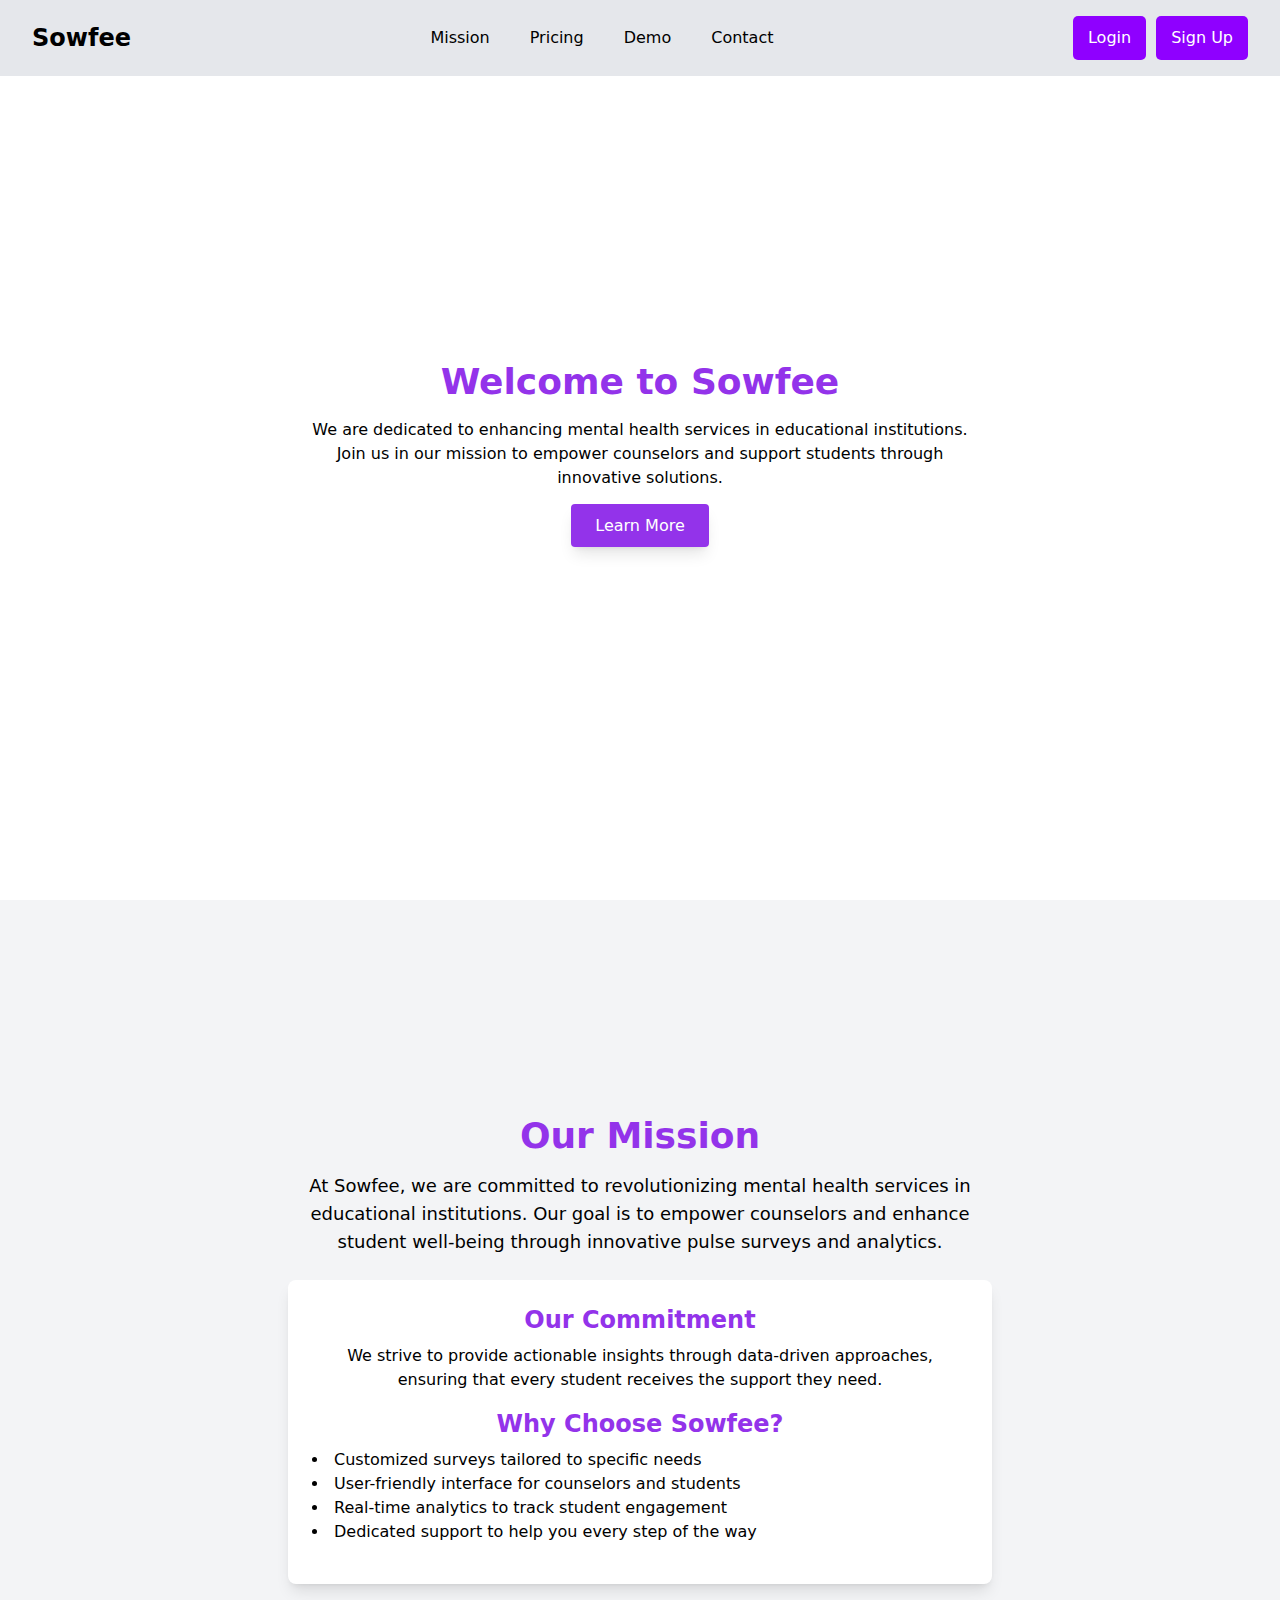
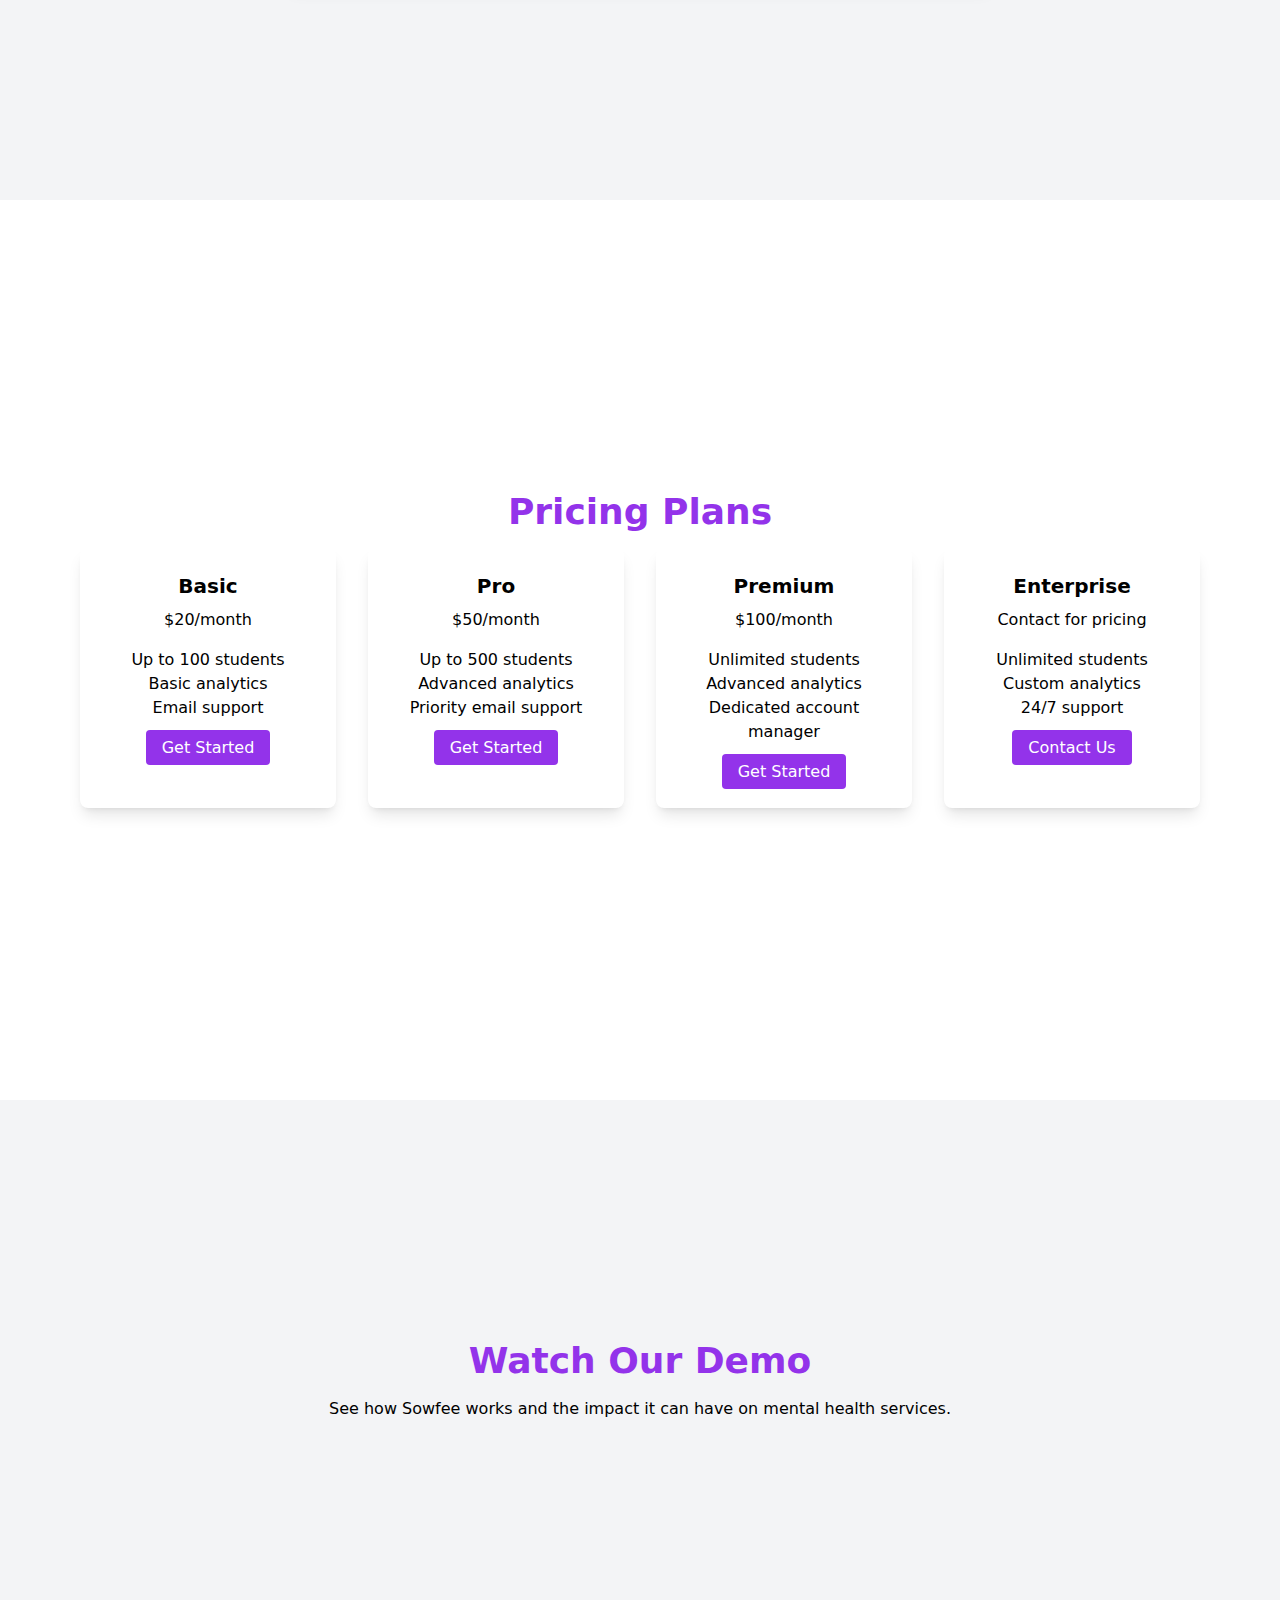
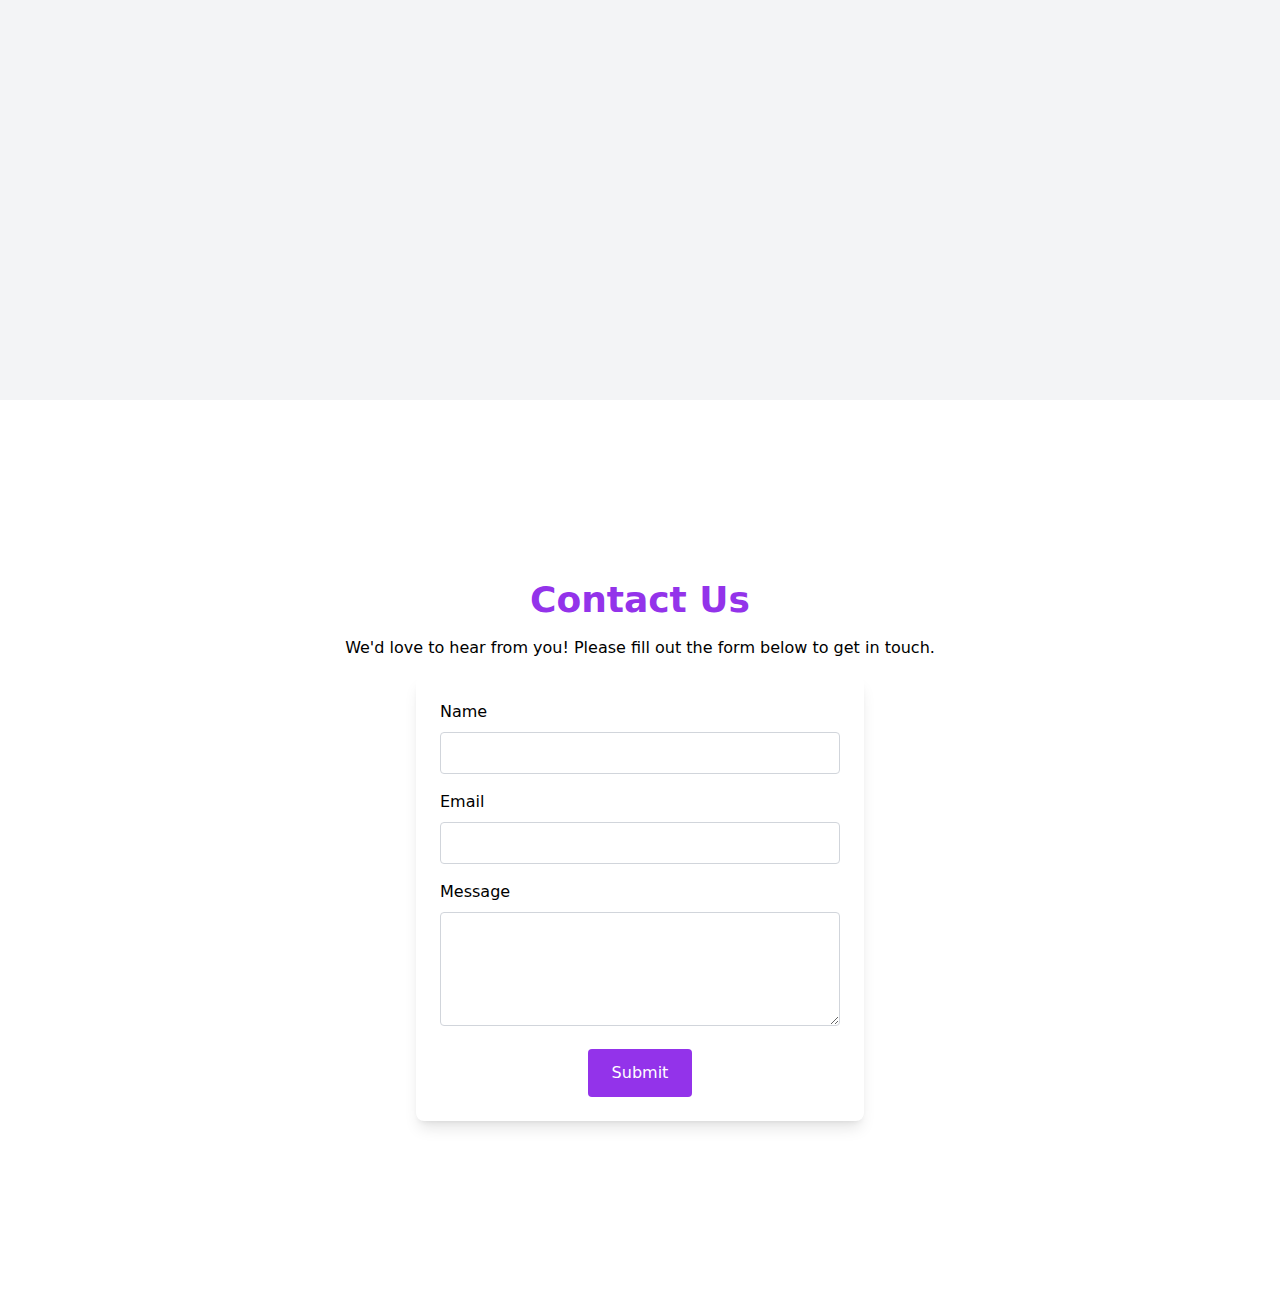
==== index.html @ 935ca614 "Add files via upload" ====
<!DOCTYPE html>
<html lang="en">
<head>
    <meta charset="UTF-8">
    <meta name="viewport" content="width=device-width, initial-scale=1.0">
    <title>Sowfee - Landing Page</title>
    <link href="styles.css" rel="stylesheet">
    <style>
        body {
            scroll-behavior: smooth;
        }

        .section {
            transition: opacity 0.5s ease, transform 0.5s ease;
        }

        .hidden {
            opacity: 0;
            transform: translateY(20px);
            pointer-events: none;
        }
        
        .fade-in {
            opacity: 1;
            transform: translateY(0);
        }

        header {
            position: fixed;
            top: 0;
            width: 100%;
            z-index: 10;
            padding: 1rem 0;
        }

        .header-container {
            display: flex;
            justify-content: space-between;
            align-items: center;
            padding: 0 2rem;
        }

        nav {
            flex-grow: 1;
            display: flex;
            justify-content: center;
        }

        nav a {
            margin: 0 20px;
            color: black;
            transition: color 0.3s;
        }

        nav a:hover {
            color: #8F00FF;
        }

        .auth-buttons {
            display: flex;
            gap: 10px;
        }

        .auth-button {
            background-color: #8F00FF;
            color: white;
            padding: 10px 15px;
            border: none;
            border-radius: 5px;
            cursor: pointer;
            transition: background-color 0.3s;
        }

        .auth-button:hover {
            background-color: #7000CC;
        }
    </style>
</head>
<body class="bg-white font-sans">

    <header class="bg-gray-200 text-black">
        <div class="header-container">
            <h1 class="text-2xl font-bold">Sowfee</h1>
            <nav>
                <a href="#mission">Mission</a>
                <a href="#pricing">Pricing</a>
                <a href="#demo">Demo</a>
                <a href="#contact">Contact</a>
            </nav>
            <div class="auth-buttons">
                <button class="auth-button" onclick="window.location.href='auth.html'">Login</button>
                <button class="auth-button" onclick="window.location.href='auth.html'">Sign Up</button>
            </div>
        </div>
    </header>

    <!-- Main Section -->
    <section id="main" class="flex items-center justify-center h-screen bg-white text-center">
        <div>
            <h2 class="text-4xl font-bold mb-4 text-purple-600">Welcome to Sowfee</h2>
            <p class="max-w-2xl mx-auto mb-6">We are dedicated to enhancing mental health services in educational institutions. Join us in our mission to empower counselors and support students through innovative solutions.</p>
            <a href="#mission" class="bg-purple-600 text-white px-6 py-3 rounded shadow-lg hover:bg-purple-700 transition duration-300" id="learnMoreBtn">Learn More</a>
        </div>
    </section>

    <!-- Mission Section -->
    <section id="mission" class="flex items-center justify-center h-screen bg-gray-100 text-center section hidden">
        <div class="max-w-3xl mx-auto p-8">
            <h2 class="text-4xl font-bold mb-4 text-purple-600">Our Mission</h2>
            <p class="text-lg mb-6">At Sowfee, we are committed to revolutionizing mental health services in educational institutions. Our goal is to empower counselors and enhance student well-being through innovative pulse surveys and analytics.</p>
            <div class="bg-white shadow-lg rounded-lg p-6">
                <h3 class="text-2xl font-semibold mb-2 text-purple-600">Our Commitment</h3>
                <p class="mb-4">We strive to provide actionable insights through data-driven approaches, ensuring that every student receives the support they need.</p>
                <h3 class="text-2xl font-semibold mb-2 text-purple-600">Why Choose Sowfee?</h3>
                <ul class="list-disc list-inside text-left mb-4">
                    <li>Customized surveys tailored to specific needs</li>
                    <li>User-friendly interface for counselors and students</li>
                    <li>Real-time analytics to track student engagement</li>
                    <li>Dedicated support to help you every step of the way</li>
                </ul>
            </div>
        </div>
    </section>

    <!-- Pricing Section -->
    <section id="pricing" class="flex items-center justify-center h-screen bg-white text-center section hidden">
        <div>
            <h2 class="text-4xl font-bold mb-4 text-purple-600">Pricing Plans</h2>
            <div class="flex justify-center space-x-8">
                <div class="bg-white shadow-lg rounded-lg p-6 w-64">
                    <h3 class="text-xl font-bold mb-2">Basic</h3>
                    <p class="mb-4">$20/month</p>
                    <ul class="mb-4">
                        <li>Up to 100 students</li>
                        <li>Basic analytics</li>
                        <li>Email support</li>
                    </ul>
                    <a href="auth.html" class="bg-purple-600 text-white px-4 py-2 rounded transition duration-300 hover:bg-purple-700">Get Started</a>
                </div>
                <div class="bg-white shadow-lg rounded-lg p-6 w-64">
                    <h3 class="text-xl font-bold mb-2">Pro</h3>
                    <p class="mb-4">$50/month</p>
                    <ul class="mb-4">
                        <li>Up to 500 students</li>
                        <li>Advanced analytics</li>
                        <li>Priority email support</li>
                    </ul>
                    <a href="auth.html" class="bg-purple-600 text-white px-4 py-2 rounded transition duration-300 hover:bg-purple-700">Get Started</a>
                </div>
                <div class="bg-white shadow-lg rounded-lg p-6 w-64">
                    <h3 class="text-xl font-bold mb-2">Premium</h3>
                    <p class="mb-4">$100/month</p>
                    <ul class="mb-4">
                        <li>Unlimited students</li>
                        <li>Advanced analytics</li>
                        <li>Dedicated account manager</li>
                    </ul>
                    <a href="auth.html" class="bg-purple-600 text-white px-4 py-2 rounded transition duration-300 hover:bg-purple-700">Get Started</a>
                </div>
                <div class="bg-white shadow-lg rounded-lg p-6 w-64">
                    <h3 class="text-xl font-bold mb-2">Enterprise</h3>
                    <p class="mb-4">Contact for pricing</p>
                    <ul class="mb-4">
                        <li>Unlimited students</li>
                        <li>Custom analytics</li>
                        <li>24/7 support</li>
                    </ul>
                    <a href="#contact" class="bg-purple-600 text-white px-4 py-2 rounded transition duration-300 hover:bg-purple-700">Contact Us</a>
                </div>
            </div>
        </div>
    </section>

    <!-- Demo Section -->
    <section id="demo" class="flex items-center justify-center h-screen bg-gray-100 text-center section hidden">
        <div>
            <h2 class="text-4xl font-bold mb-4 text-purple-600">Watch Our Demo</h2>
            <p class="mb-6">See how Sowfee works and the impact it can have on mental health services.</p>
            <iframe width="560" height="315" src="https://www.youtube.com/embed/fXbKOs2cozU" title="YouTube video player" frameborder="0" allow="accelerometer; autoplay; clipboard-write; encrypted-media; gyroscope; picture-in-picture" allowfullscreen></iframe>
        </div>
    </section>

    <!-- Contact Section -->
    <section id="contact" class="flex items-center justify-center h-screen bg-white text-center section hidden">
        <div>
            <h2 class="text-4xl font-bold mb-4 text-purple-600">Contact Us</h2>
            <p class="mb-4">We'd love to hear from you! Please fill out the form below to get in touch.</p>
            <form class="max-w-md mx-auto bg-white shadow-lg rounded-lg p-6">
                <label for="name" class="block mb-2 text-left">Name</label>
                <input type="text" id="name" class="w-full mb-4 p-2 border border-gray-300 rounded" required>
                <label for="email" class="block mb-2 text-left">Email</label>
                <input type="email" id="email" class="w-full mb-4 p-2 border border-gray-300 rounded" required>
                <label for="message" class="block mb-2 text-left">Message</label>
                <textarea id="message" class="w-full mb-4 p-2 border border-gray-300 rounded" rows="4" required></textarea>
                <button type="submit" class="bg-purple-600 text-white px-6 py-3 rounded transition duration-300 hover:bg-purple-700">Submit</button>
            </form>
        </div>
    </section>

    <script>
        const sections = document.querySelectorAll('.section');

        function revealSections() {
            const triggerBottom = window.innerHeight / 5 * 4;
            
            sections.forEach(section => {
                const sectionTop = section.getBoundingClientRect().top;
                if (sectionTop < triggerBottom) {
                    section.classList.add('fade-in');
                    section.classList.remove('hidden');
                }
            });
        }

        window.addEventListener('scroll', revealSections);
        revealSections();
    </script>
</body>
</html>
---- styles.css ----
*, ::before, ::after {
  --tw-border-spacing-x: 0;
  --tw-border-spacing-y: 0;
  --tw-translate-x: 0;
  --tw-translate-y: 0;
  --tw-rotate: 0;
  --tw-skew-x: 0;
  --tw-skew-y: 0;
  --tw-scale-x: 1;
  --tw-scale-y: 1;
  --tw-pan-x:  ;
  --tw-pan-y:  ;
  --tw-pinch-zoom:  ;
  --tw-scroll-snap-strictness: proximity;
  --tw-gradient-from-position:  ;
  --tw-gradient-via-position:  ;
  --tw-gradient-to-position:  ;
  --tw-ordinal:  ;
  --tw-slashed-zero:  ;
  --tw-numeric-figure:  ;
  --tw-numeric-spacing:  ;
  --tw-numeric-fraction:  ;
  --tw-ring-inset:  ;
  --tw-ring-offset-width: 0px;
  --tw-ring-offset-color: #fff;
  --tw-ring-color: rgb(59 130 246 / 0.5);
  --tw-ring-offset-shadow: 0 0 #0000;
  --tw-ring-shadow: 0 0 #0000;
  --tw-shadow: 0 0 #0000;
  --tw-shadow-colored: 0 0 #0000;
  --tw-blur:  ;
  --tw-brightness:  ;
  --tw-contrast:  ;
  --tw-grayscale:  ;
  --tw-hue-rotate:  ;
  --tw-invert:  ;
  --tw-saturate:  ;
  --tw-sepia:  ;
  --tw-drop-shadow:  ;
  --tw-backdrop-blur:  ;
  --tw-backdrop-brightness:  ;
  --tw-backdrop-contrast:  ;
  --tw-backdrop-grayscale:  ;
  --tw-backdrop-hue-rotate:  ;
  --tw-backdrop-invert:  ;
  --tw-backdrop-opacity:  ;
  --tw-backdrop-saturate:  ;
  --tw-backdrop-sepia:  ;
  --tw-contain-size:  ;
  --tw-contain-layout:  ;
  --tw-contain-paint:  ;
  --tw-contain-style:  ;
}

::backdrop {
  --tw-border-spacing-x: 0;
  --tw-border-spacing-y: 0;
  --tw-translate-x: 0;
  --tw-translate-y: 0;
  --tw-rotate: 0;
  --tw-skew-x: 0;
  --tw-skew-y: 0;
  --tw-scale-x: 1;
  --tw-scale-y: 1;
  --tw-pan-x:  ;
  --tw-pan-y:  ;
  --tw-pinch-zoom:  ;
  --tw-scroll-snap-strictness: proximity;
  --tw-gradient-from-position:  ;
  --tw-gradient-via-position:  ;
  --tw-gradient-to-position:  ;
  --tw-ordinal:  ;
  --tw-slashed-zero:  ;
  --tw-numeric-figure:  ;
  --tw-numeric-spacing:  ;
  --tw-numeric-fraction:  ;
  --tw-ring-inset:  ;
  --tw-ring-offset-width: 0px;
  --tw-ring-offset-color: #fff;
  --tw-ring-color: rgb(59 130 246 / 0.5);
  --tw-ring-offset-shadow: 0 0 #0000;
  --tw-ring-shadow: 0 0 #0000;
  --tw-shadow: 0 0 #0000;
  --tw-shadow-colored: 0 0 #0000;
  --tw-blur:  ;
  --tw-brightness:  ;
  --tw-contrast:  ;
  --tw-grayscale:  ;
  --tw-hue-rotate:  ;
  --tw-invert:  ;
  --tw-saturate:  ;
  --tw-sepia:  ;
  --tw-drop-shadow:  ;
  --tw-backdrop-blur:  ;
  --tw-backdrop-brightness:  ;
  --tw-backdrop-contrast:  ;
  --tw-backdrop-grayscale:  ;
  --tw-backdrop-hue-rotate:  ;
  --tw-backdrop-invert:  ;
  --tw-backdrop-opacity:  ;
  --tw-backdrop-saturate:  ;
  --tw-backdrop-sepia:  ;
  --tw-contain-size:  ;
  --tw-contain-layout:  ;
  --tw-contain-paint:  ;
  --tw-contain-style:  ;
}

/*
! tailwindcss v3.4.14 | MIT License | https://tailwindcss.com
*/

/*
1. Prevent padding and border from affecting element width. (https://github.com/mozdevs/cssremedy/issues/4)
2. Allow adding a border to an element by just adding a border-width. (https://github.com/tailwindcss/tailwindcss/pull/116)
*/

*,
::before,
::after {
  box-sizing: border-box;
  /* 1 */
  border-width: 0;
  /* 2 */
  border-style: solid;
  /* 2 */
  border-color: #e5e7eb;
  /* 2 */
}

::before,
::after {
  --tw-content: '';
}

/*
1. Use a consistent sensible line-height in all browsers.
2. Prevent adjustments of font size after orientation changes in iOS.
3. Use a more readable tab size.
4. Use the user's configured `sans` font-family by default.
5. Use the user's configured `sans` font-feature-settings by default.
6. Use the user's configured `sans` font-variation-settings by default.
7. Disable tap highlights on iOS
*/

html,
:host {
  line-height: 1.5;
  /* 1 */
  -webkit-text-size-adjust: 100%;
  /* 2 */
  -moz-tab-size: 4;
  /* 3 */
  -o-tab-size: 4;
     tab-size: 4;
  /* 3 */
  font-family: ui-sans-serif, system-ui, sans-serif, "Apple Color Emoji", "Segoe UI Emoji", "Segoe UI Symbol", "Noto Color Emoji";
  /* 4 */
  font-feature-settings: normal;
  /* 5 */
  font-variation-settings: normal;
  /* 6 */
  -webkit-tap-highlight-color: transparent;
  /* 7 */
}

/*
1. Remove the margin in all browsers.
2. Inherit line-height from `html` so users can set them as a class directly on the `html` element.
*/

body {
  margin: 0;
  /* 1 */
  line-height: inherit;
  /* 2 */
}

/*
1. Add the correct height in Firefox.
2. Correct the inheritance of border color in Firefox. (https://bugzilla.mozilla.org/show_bug.cgi?id=190655)
3. Ensure horizontal rules are visible by default.
*/

hr {
  height: 0;
  /* 1 */
  color: inherit;
  /* 2 */
  border-top-width: 1px;
  /* 3 */
}

/*
Add the correct text decoration in Chrome, Edge, and Safari.
*/

abbr:where([title]) {
  -webkit-text-decoration: underline dotted;
          text-decoration: underline dotted;
}

/*
Remove the default font size and weight for headings.
*/

h1,
h2,
h3,
h4,
h5,
h6 {
  font-size: inherit;
  font-weight: inherit;
}

/*
Reset links to optimize for opt-in styling instead of opt-out.
*/

a {
  color: inherit;
  text-decoration: inherit;
}

/*
Add the correct font weight in Edge and Safari.
*/

b,
strong {
  font-weight: bolder;
}

/*
1. Use the user's configured `mono` font-family by default.
2. Use the user's configured `mono` font-feature-settings by default.
3. Use the user's configured `mono` font-variation-settings by default.
4. Correct the odd `em` font sizing in all browsers.
*/

code,
kbd,
samp,
pre {
  font-family: ui-monospace, SFMono-Regular, Menlo, Monaco, Consolas, "Liberation Mono", "Courier New", monospace;
  /* 1 */
  font-feature-settings: normal;
  /* 2 */
  font-variation-settings: normal;
  /* 3 */
  font-size: 1em;
  /* 4 */
}

/*
Add the correct font size in all browsers.
*/

small {
  font-size: 80%;
}

/*
Prevent `sub` and `sup` elements from affecting the line height in all browsers.
*/

sub,
sup {
  font-size: 75%;
  line-height: 0;
  position: relative;
  vertical-align: baseline;
}

sub {
  bottom: -0.25em;
}

sup {
  top: -0.5em;
}

/*
1. Remove text indentation from table contents in Chrome and Safari. (https://bugs.chromium.org/p/chromium/issues/detail?id=999088, https://bugs.webkit.org/show_bug.cgi?id=201297)
2. Correct table border color inheritance in all Chrome and Safari. (https://bugs.chromium.org/p/chromium/issues/detail?id=935729, https://bugs.webkit.org/show_bug.cgi?id=195016)
3. Remove gaps between table borders by default.
*/

table {
  text-indent: 0;
  /* 1 */
  border-color: inherit;
  /* 2 */
  border-collapse: collapse;
  /* 3 */
}

/*
1. Change the font styles in all browsers.
2. Remove the margin in Firefox and Safari.
3. Remove default padding in all browsers.
*/

button,
input,
optgroup,
select,
textarea {
  font-family: inherit;
  /* 1 */
  font-feature-settings: inherit;
  /* 1 */
  font-variation-settings: inherit;
  /* 1 */
  font-size: 100%;
  /* 1 */
  font-weight: inherit;
  /* 1 */
  line-height: inherit;
  /* 1 */
  letter-spacing: inherit;
  /* 1 */
  color: inherit;
  /* 1 */
  margin: 0;
  /* 2 */
  padding: 0;
  /* 3 */
}

/*
Remove the inheritance of text transform in Edge and Firefox.
*/

button,
select {
  text-transform: none;
}

/*
1. Correct the inability to style clickable types in iOS and Safari.
2. Remove default button styles.
*/

button,
input:where([type='button']),
input:where([type='reset']),
input:where([type='submit']) {
  -webkit-appearance: button;
  /* 1 */
  background-color: transparent;
  /* 2 */
  background-image: none;
  /* 2 */
}

/*
Use the modern Firefox focus style for all focusable elements.
*/

:-moz-focusring {
  outline: auto;
}

/*
Remove the additional `:invalid` styles in Firefox. (https://github.com/mozilla/gecko-dev/blob/2f9eacd9d3d995c937b4251a5557d95d494c9be1/layout/style/res/forms.css#L728-L737)
*/

:-moz-ui-invalid {
  box-shadow: none;
}

/*
Add the correct vertical alignment in Chrome and Firefox.
*/

progress {
  vertical-align: baseline;
}

/*
Correct the cursor style of increment and decrement buttons in Safari.
*/

::-webkit-inner-spin-button,
::-webkit-outer-spin-button {
  height: auto;
}

/*
1. Correct the odd appearance in Chrome and Safari.
2. Correct the outline style in Safari.
*/

[type='search'] {
  -webkit-appearance: textfield;
  /* 1 */
  outline-offset: -2px;
  /* 2 */
}

/*
Remove the inner padding in Chrome and Safari on macOS.
*/

::-webkit-search-decoration {
  -webkit-appearance: none;
}

/*
1. Correct the inability to style clickable types in iOS and Safari.
2. Change font properties to `inherit` in Safari.
*/

::-webkit-file-upload-button {
  -webkit-appearance: button;
  /* 1 */
  font: inherit;
  /* 2 */
}

/*
Add the correct display in Chrome and Safari.
*/

summary {
  display: list-item;
}

/*
Removes the default spacing and border for appropriate elements.
*/

blockquote,
dl,
dd,
h1,
h2,
h3,
h4,
h5,
h6,
hr,
figure,
p,
pre {
  margin: 0;
}

fieldset {
  margin: 0;
  padding: 0;
}

legend {
  padding: 0;
}

ol,
ul,
menu {
  list-style: none;
  margin: 0;
  padding: 0;
}

/*
Reset default styling for dialogs.
*/

dialog {
  padding: 0;
}

/*
Prevent resizing textareas horizontally by default.
*/

textarea {
  resize: vertical;
}

/*
1. Reset the default placeholder opacity in Firefox. (https://github.com/tailwindlabs/tailwindcss/issues/3300)
2. Set the default placeholder color to the user's configured gray 400 color.
*/

input::-moz-placeholder, textarea::-moz-placeholder {
  opacity: 1;
  /* 1 */
  color: #9ca3af;
  /* 2 */
}

input::placeholder,
textarea::placeholder {
  opacity: 1;
  /* 1 */
  color: #9ca3af;
  /* 2 */
}

/*
Set the default cursor for buttons.
*/

button,
[role="button"] {
  cursor: pointer;
}

/*
Make sure disabled buttons don't get the pointer cursor.
*/

:disabled {
  cursor: default;
}

/*
1. Make replaced elements `display: block` by default. (https://github.com/mozdevs/cssremedy/issues/14)
2. Add `vertical-align: middle` to align replaced elements more sensibly by default. (https://github.com/jensimmons/cssremedy/issues/14#issuecomment-634934210)
   This can trigger a poorly considered lint error in some tools but is included by design.
*/

img,
svg,
video,
canvas,
audio,
iframe,
embed,
object {
  display: block;
  /* 1 */
  vertical-align: middle;
  /* 2 */
}

/*
Constrain images and videos to the parent width and preserve their intrinsic aspect ratio. (https://github.com/mozdevs/cssremedy/issues/14)
*/

img,
video {
  max-width: 100%;
  height: auto;
}

/* Make elements with the HTML hidden attribute stay hidden by default */

[hidden]:where(:not([hidden="until-found"])) {
  display: none;
}

.container {
  width: 100%;
}

@media (min-width: 640px) {
  .container {
    max-width: 640px;
  }
}

@media (min-width: 768px) {
  .container {
    max-width: 768px;
  }
}

@media (min-width: 1024px) {
  .container {
    max-width: 1024px;
  }
}

@media (min-width: 1280px) {
  .container {
    max-width: 1280px;
  }
}

@media (min-width: 1536px) {
  .container {
    max-width: 1536px;
  }
}

.fixed {
  position: fixed;
}

.mx-auto {
  margin-left: auto;
  margin-right: auto;
}

.mb-2 {
  margin-bottom: 0.5rem;
}

.mb-4 {
  margin-bottom: 1rem;
}

.mb-6 {
  margin-bottom: 1.5rem;
}

.ms-auto {
  margin-inline-start: auto;
}

.mt-1 {
  margin-top: 0.25rem;
}

.mt-4 {
  margin-top: 1rem;
}

.mt-6 {
  margin-top: 1.5rem;
}

.block {
  display: block;
}

.flex {
  display: flex;
}

.grid {
  display: grid;
}

.hidden {
  display: none;
}

.h-6 {
  height: 1.5rem;
}

.h-screen {
  height: 100vh;
}

.w-6 {
  width: 1.5rem;
}

.w-64 {
  width: 16rem;
}

.w-full {
  width: 100%;
}

.max-w-2xl {
  max-width: 42rem;
}

.max-w-3xl {
  max-width: 48rem;
}

.max-w-md {
  max-width: 28rem;
}

.flex-1 {
  flex: 1 1 0%;
}

.flex-grow {
  flex-grow: 1;
}

.transform {
  transform: translate(var(--tw-translate-x), var(--tw-translate-y)) rotate(var(--tw-rotate)) skewX(var(--tw-skew-x)) skewY(var(--tw-skew-y)) scaleX(var(--tw-scale-x)) scaleY(var(--tw-scale-y));
}

.list-inside {
  list-style-position: inside;
}

.list-disc {
  list-style-type: disc;
}

.grid-cols-1 {
  grid-template-columns: repeat(1, minmax(0, 1fr));
}

.flex-col {
  flex-direction: column;
}

.items-center {
  align-items: center;
}

.justify-center {
  justify-content: center;
}

.justify-between {
  justify-content: space-between;
}

.gap-6 {
  gap: 1.5rem;
}

.space-x-8 > :not([hidden]) ~ :not([hidden]) {
  --tw-space-x-reverse: 0;
  margin-right: calc(2rem * var(--tw-space-x-reverse));
  margin-left: calc(2rem * calc(1 - var(--tw-space-x-reverse)));
}

.rounded {
  border-radius: 0.25rem;
}

.rounded-lg {
  border-radius: 0.5rem;
}

.border {
  border-width: 1px;
}

.border-gray-300 {
  --tw-border-opacity: 1;
  border-color: rgb(209 213 219 / var(--tw-border-opacity));
}

.bg-gray-100 {
  --tw-bg-opacity: 1;
  background-color: rgb(243 244 246 / var(--tw-bg-opacity));
}

.bg-gray-200 {
  --tw-bg-opacity: 1;
  background-color: rgb(229 231 235 / var(--tw-bg-opacity));
}

.bg-purple-600 {
  --tw-bg-opacity: 1;
  background-color: rgb(147 51 234 / var(--tw-bg-opacity));
}

.bg-white {
  --tw-bg-opacity: 1;
  background-color: rgb(255 255 255 / var(--tw-bg-opacity));
}

.p-2 {
  padding: 0.5rem;
}

.p-4 {
  padding: 1rem;
}

.p-6 {
  padding: 1.5rem;
}

.p-8 {
  padding: 2rem;
}

.px-4 {
  padding-left: 1rem;
  padding-right: 1rem;
}

.px-6 {
  padding-left: 1.5rem;
  padding-right: 1.5rem;
}

.py-2 {
  padding-top: 0.5rem;
  padding-bottom: 0.5rem;
}

.py-3 {
  padding-top: 0.75rem;
  padding-bottom: 0.75rem;
}

.text-left {
  text-align: left;
}

.text-center {
  text-align: center;
}

.font-sans {
  font-family: ui-sans-serif, system-ui, sans-serif, "Apple Color Emoji", "Segoe UI Emoji", "Segoe UI Symbol", "Noto Color Emoji";
}

.text-2xl {
  font-size: 1.5rem;
  line-height: 2rem;
}

.text-4xl {
  font-size: 2.25rem;
  line-height: 2.5rem;
}

.text-lg {
  font-size: 1.125rem;
  line-height: 1.75rem;
}

.text-xl {
  font-size: 1.25rem;
  line-height: 1.75rem;
}

.font-bold {
  font-weight: 700;
}

.font-semibold {
  font-weight: 600;
}

.text-black {
  --tw-text-opacity: 1;
  color: rgb(0 0 0 / var(--tw-text-opacity));
}

.text-gray-700 {
  --tw-text-opacity: 1;
  color: rgb(55 65 81 / var(--tw-text-opacity));
}

.text-purple-600 {
  --tw-text-opacity: 1;
  color: rgb(147 51 234 / var(--tw-text-opacity));
}

.text-white {
  --tw-text-opacity: 1;
  color: rgb(255 255 255 / var(--tw-text-opacity));
}

.shadow {
  --tw-shadow: 0 1px 3px 0 rgb(0 0 0 / 0.1), 0 1px 2px -1px rgb(0 0 0 / 0.1);
  --tw-shadow-colored: 0 1px 3px 0 var(--tw-shadow-color), 0 1px 2px -1px var(--tw-shadow-color);
  box-shadow: var(--tw-ring-offset-shadow, 0 0 #0000), var(--tw-ring-shadow, 0 0 #0000), var(--tw-shadow);
}

.shadow-lg {
  --tw-shadow: 0 10px 15px -3px rgb(0 0 0 / 0.1), 0 4px 6px -4px rgb(0 0 0 / 0.1);
  --tw-shadow-colored: 0 10px 15px -3px var(--tw-shadow-color), 0 4px 6px -4px var(--tw-shadow-color);
  box-shadow: var(--tw-ring-offset-shadow, 0 0 #0000), var(--tw-ring-shadow, 0 0 #0000), var(--tw-shadow);
}

.transition {
  transition-property: color, background-color, border-color, text-decoration-color, fill, stroke, opacity, box-shadow, transform, filter, -webkit-backdrop-filter;
  transition-property: color, background-color, border-color, text-decoration-color, fill, stroke, opacity, box-shadow, transform, filter, backdrop-filter;
  transition-property: color, background-color, border-color, text-decoration-color, fill, stroke, opacity, box-shadow, transform, filter, backdrop-filter, -webkit-backdrop-filter;
  transition-timing-function: cubic-bezier(0.4, 0, 0.2, 1);
  transition-duration: 150ms;
}

.duration-300 {
  transition-duration: 300ms;
}

.hover\:bg-purple-100:hover {
  --tw-bg-opacity: 1;
  background-color: rgb(243 232 255 / var(--tw-bg-opacity));
}

.hover\:bg-purple-700:hover {
  --tw-bg-opacity: 1;
  background-color: rgb(126 34 206 / var(--tw-bg-opacity));
}

.focus\:outline-none:focus {
  outline: 2px solid transparent;
  outline-offset: 2px;
}

@media (min-width: 768px) {
  .md\:block {
    display: block;
  }

  .md\:hidden {
    display: none;
  }

  .md\:grid-cols-2 {
    grid-template-columns: repeat(2, minmax(0, 1fr));
  }
}

@media (min-width: 1024px) {
  .lg\:grid-cols-2 {
    grid-template-columns: repeat(2, minmax(0, 1fr));
  }

  .lg\:grid-cols-3 {
    grid-template-columns: repeat(3, minmax(0, 1fr));
  }
}
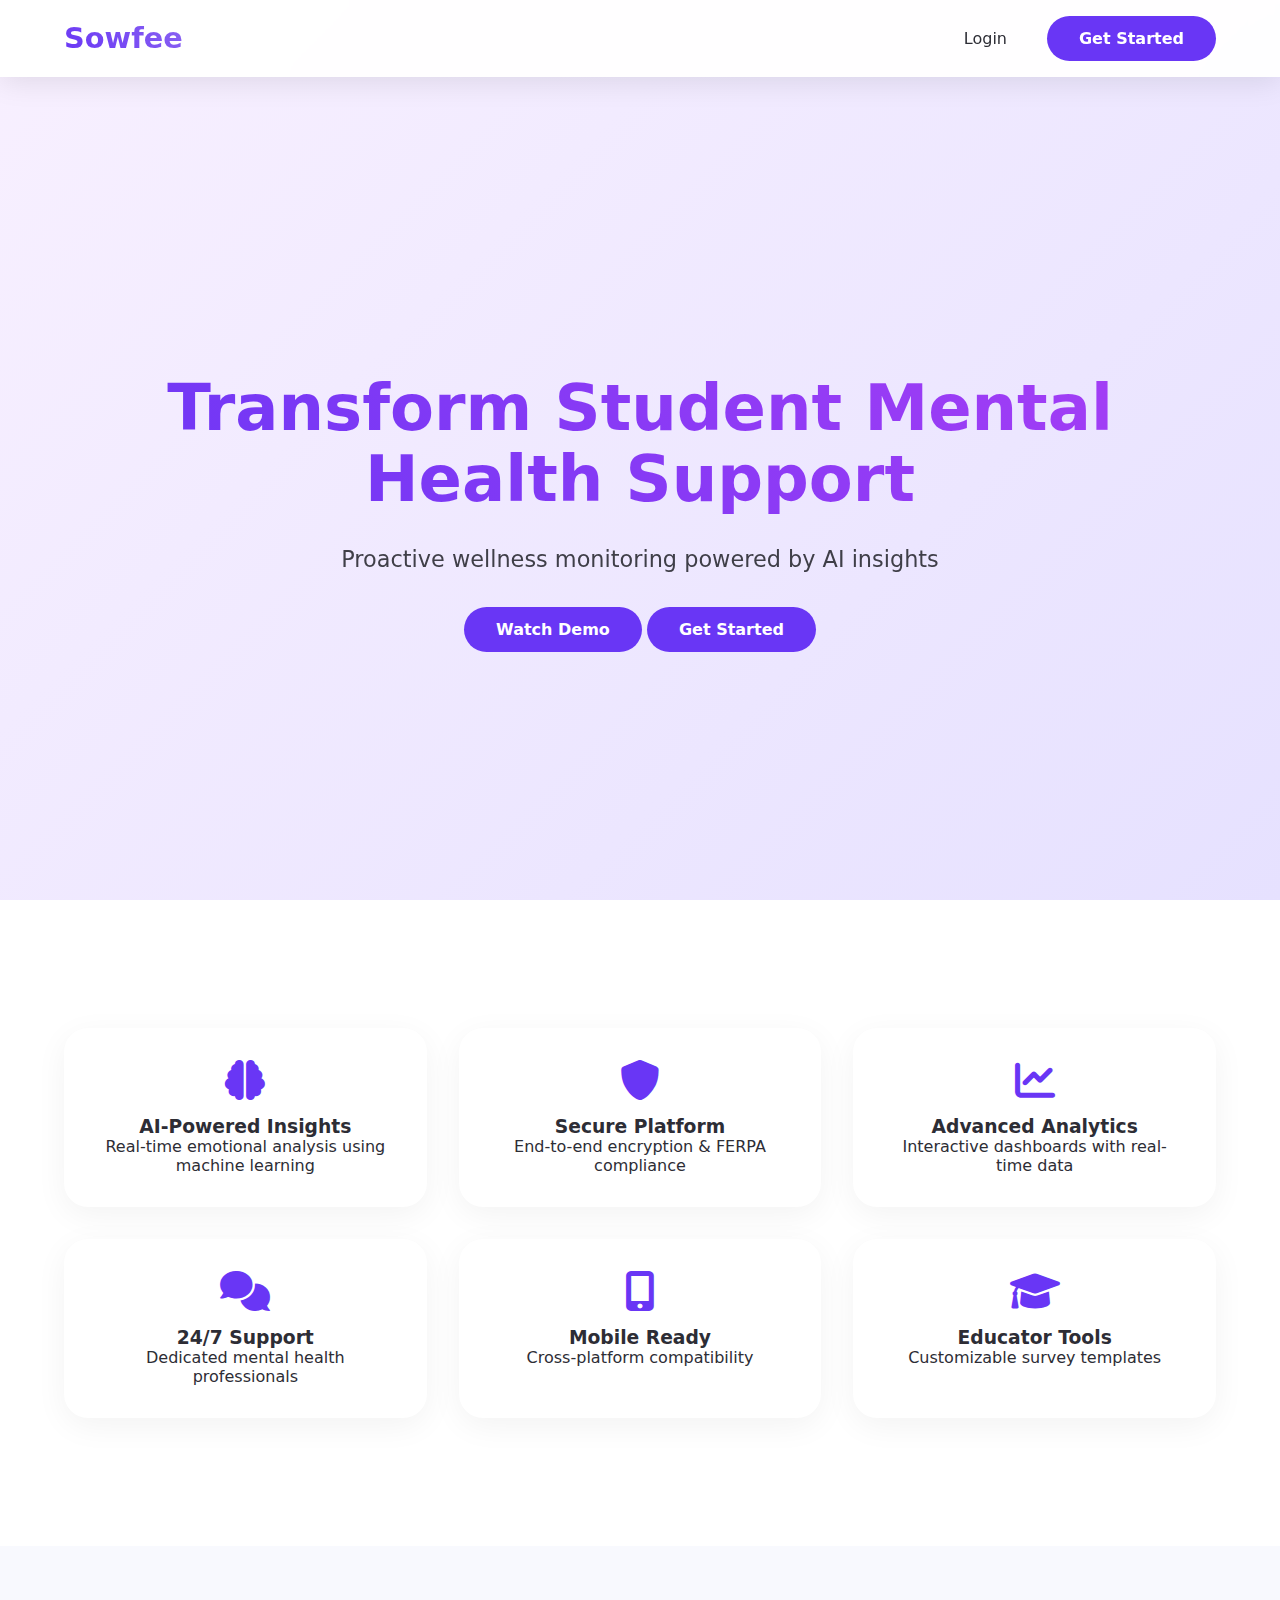
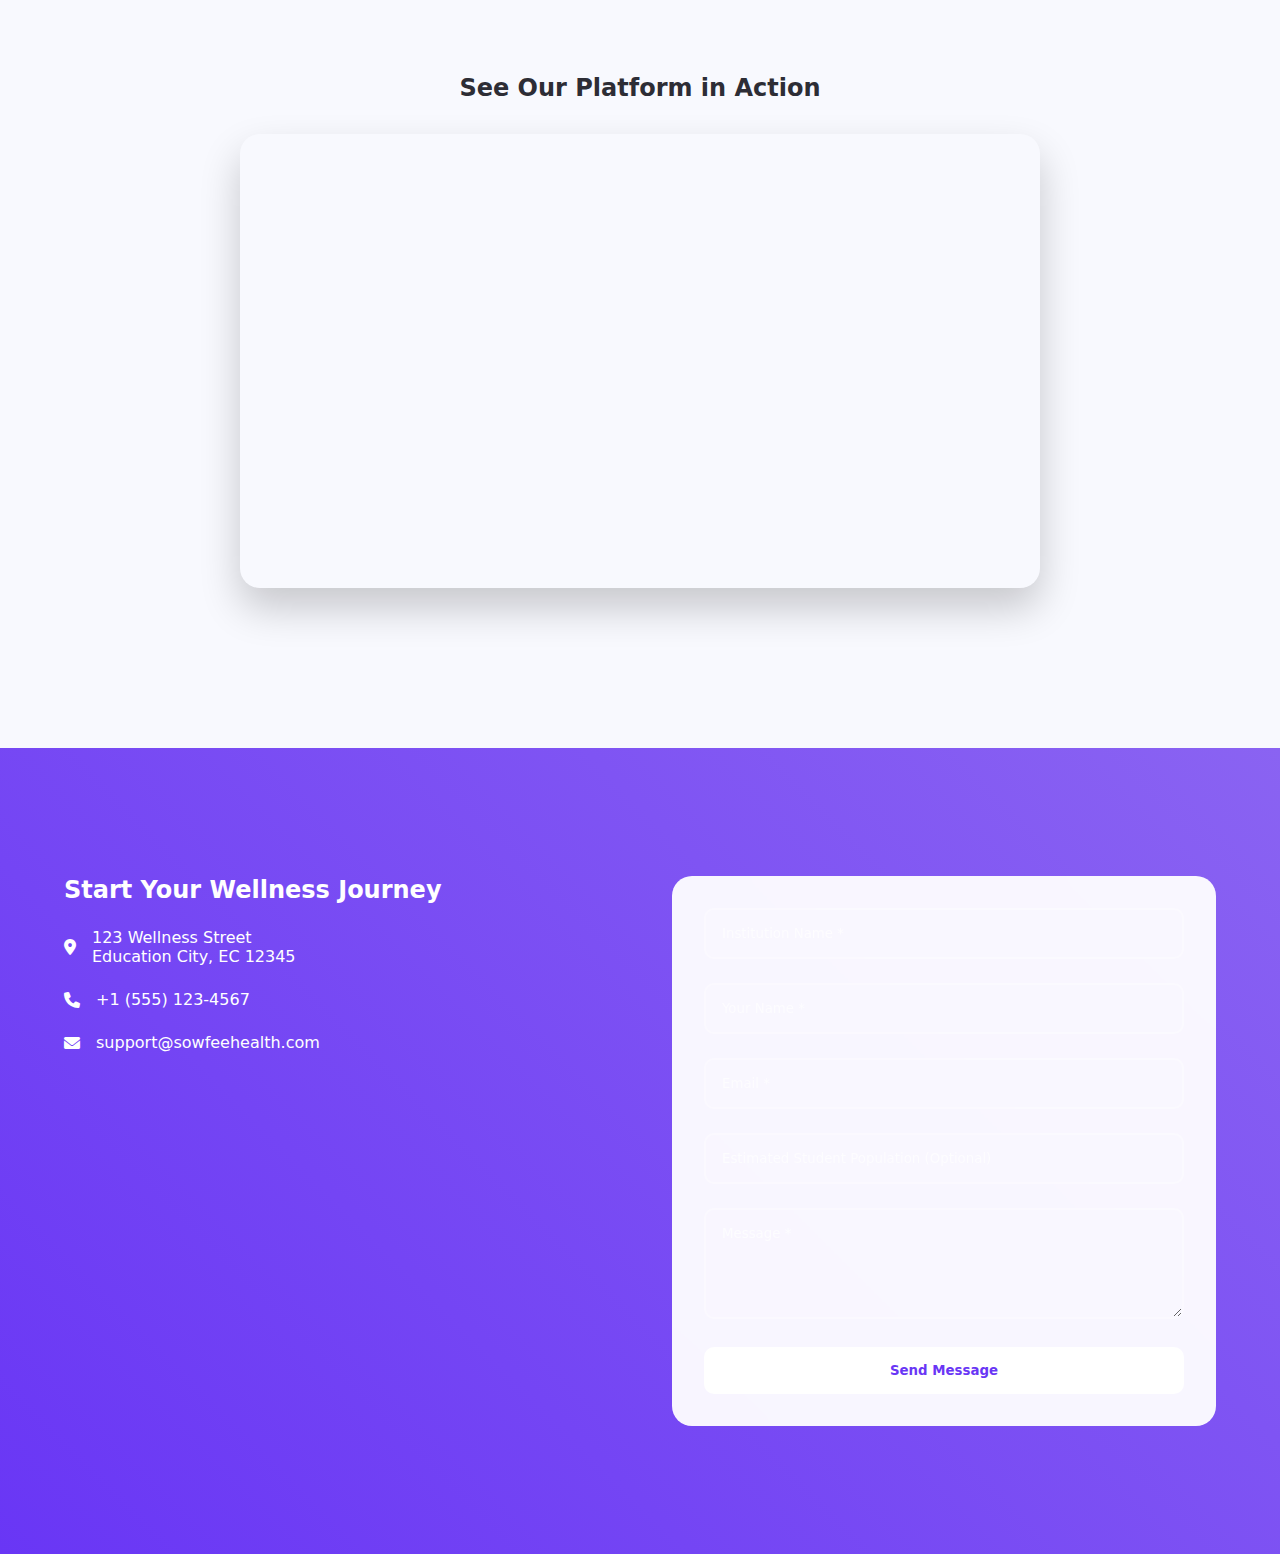
==== commit c1d6b682: "Update index.html" ====
--- a/index.html
+++ b/index.html
@@ -3,217 +3,397 @@
 <head>
     <meta charset="UTF-8">
     <meta name="viewport" content="width=device-width, initial-scale=1.0">
-    <title>Sowfee - Landing Page</title>
-    <link href="styles.css" rel="stylesheet">
+    <title>Sowfee Health - Mental Wellness Platform</title>
+    <link rel="stylesheet" href="https://cdnjs.cloudflare.com/ajax/libs/font-awesome/6.0.0/css/all.min.css">
     <style>
+        :root {
+            --primary: #6936f5;
+            --secondary: #f8f9fe;
+            --accent: #ff6b6b;
+            --text: #2d2d35;
+            --glass: rgba(255, 255, 255, 0.95);
+        }
+
+        * {
+            margin: 0;
+            padding: 0;
+            box-sizing: border-box;
+            font-family: 'Inter', system-ui, -apple-system, sans-serif;
+        }
+
         body {
-            scroll-behavior: smooth;
-        }
-
-        .section {
-            transition: opacity 0.5s ease, transform 0.5s ease;
-        }
-
-        .hidden {
-            opacity: 0;
-            transform: translateY(20px);
-            pointer-events: none;
-        }
-        
-        .fade-in {
-            opacity: 1;
-            transform: translateY(0);
-        }
-
+            background: var(--secondary);
+            color: var(--text);
+            overflow-x: hidden;
+        }
+
+        /* Modern Glassmorphism Header */
         header {
             position: fixed;
-            top: 0;
             width: 100%;
-            z-index: 10;
-            padding: 1rem 0;
-        }
-
-        .header-container {
+            padding: 1rem 5%;
+            background: var(--glass);
+            backdrop-filter: blur(12px);
+            z-index: 1000;
             display: flex;
             justify-content: space-between;
             align-items: center;
-            padding: 0 2rem;
-        }
-
-        nav {
-            flex-grow: 1;
-            display: flex;
-            justify-content: center;
-        }
-
-        nav a {
-            margin: 0 20px;
-            color: black;
-            transition: color 0.3s;
-        }
-
-        nav a:hover {
-            color: #8F00FF;
-        }
-
-        .auth-buttons {
-            display: flex;
-            gap: 10px;
-        }
-
-        .auth-button {
-            background-color: #8F00FF;
+            box-shadow: 0 4px 30px rgba(0, 0, 0, 0.1);
+        }
+
+        .logo {
+            font-size: 1.8rem;
+            font-weight: 800;
+            background: linear-gradient(45deg, var(--primary), #8a63f2);
+            -webkit-background-clip: text;
+            background-clip: text;
+            color: transparent;
+        }
+
+        .nav-auth {
+            display: flex;
+            gap: 1.5rem;
+            align-items: center;
+        }
+
+        .nav-link {
+            text-decoration: none;
+            color: var(--text);
+            font-weight: 500;
+            padding: 0.5rem 1rem;
+            border-radius: 2rem;
+            transition: all 0.3s cubic-bezier(0.4, 0, 0.2, 1);
+        }
+
+        .cta-button {
+            background: var(--primary);
             color: white;
-            padding: 10px 15px;
+            padding: 0.8rem 2rem;
+            border-radius: 2rem;
+            text-decoration: none;
+            font-weight: 600;
+            transition: transform 0.3s, box-shadow 0.3s;
+        }
+
+        /* Enhanced Hero Section */
+        .hero {
+            padding: 15rem 5% 8rem;
+            min-height: 100vh;
+            display: flex;
+            align-items: center;
+            background: linear-gradient(135deg, #f8f0ff 0%, #e6e1ff 100%);
+            position: relative;
+            overflow: hidden;
+        }
+
+        .hero-content {
+            position: relative;
+            z-index: 1;
+            max-width: 1200px;
+            margin: 0 auto;
+            text-align: center;
+        }
+
+        .hero h1 {
+            font-size: 4rem;
+            line-height: 1.1;
+            margin-bottom: 2rem;
+            background: linear-gradient(45deg, #6936f5, #a83ef5);
+            -webkit-background-clip: text;
+            background-clip: text;
+            color: transparent;
+            animation: slideUp 1s ease;
+        }
+
+        .hero p {
+            font-size: 1.4rem;
+            margin-bottom: 3rem;
+            color: var(--text);
+            opacity: 0.9;
+        }
+
+        /* Feature Blocks */
+        .features {
+            padding: 8rem 5%;
+            background: white;
+        }
+
+        .features-grid {
+            display: grid;
+            grid-template-columns: repeat(auto-fit, minmax(300px, 1fr));
+            gap: 2rem;
+            max-width: 1200px;
+            margin: 0 auto;
+        }
+
+        .feature-card {
+            padding: 2rem;
+            background: white;
+            border-radius: 1.5rem;
+            box-shadow: 0 8px 32px rgba(0, 0, 0, 0.05);
+            transition: transform 0.3s;
+            text-align: center;
+        }
+
+        .feature-card:hover {
+            transform: translateY(-10px);
+        }
+
+        .feature-icon {
+            font-size: 2.5rem;
+            color: var(--primary);
+            margin-bottom: 1rem;
+        }
+
+        /* Demo Section */
+        .demo-section {
+            padding: 8rem 5%;
+            text-align: center;
+            background: var(--secondary);
+        }
+
+        .video-container {
+            width: 100%;
+            max-width: 800px;
+            margin: 2rem auto;
+            border-radius: 20px;
+            overflow: hidden;
+            box-shadow: 0 20px 40px rgba(0,0,0,0.2);
+        }
+
+        /* Enhanced Contact Section */
+        .contact-section {
+            padding: 8rem 5%;
+            background: linear-gradient(45deg, var(--primary), #8a63f2);
+            color: white;
+        }
+
+        .contact-grid {
+            display: grid;
+            grid-template-columns: 1fr 1fr;
+            gap: 4rem;
+            max-width: 1200px;
+            margin: 0 auto;
+        }
+
+        .contact-info {
+            padding-right: 2rem;
+        }
+
+        .contact-info h2 {
+            margin-bottom: 1.5rem;
+        }
+
+        .contact-details {
+            display: flex;
+            flex-direction: column;
+            gap: 1.5rem;
+        }
+
+        .contact-details div {
+            display: flex;
+            align-items: center;
+            gap: 1rem;
+        }
+
+        .contact-form {
+            background: var(--glass);
+            padding: 2rem;
+            border-radius: 20px;
+            backdrop-filter: blur(10px);
+        }
+
+        .form-group {
+            margin-bottom: 1.5rem;
+        }
+
+        input, textarea, select {
+            width: 100%;
+            padding: 1rem;
+            border: 2px solid rgba(255,255,255,0.3);
+            border-radius: 10px;
+            background: rgba(255,255,255,0.1);
+            color: white;
+            transition: all 0.3s ease;
+        }
+
+        input::placeholder, textarea::placeholder {
+            color: rgba(255,255,255,0.7);
+        }
+
+        input:focus, textarea:focus, select:focus {
+            border-color: white;
+            background: rgba(255,255,255,0.2);
+            outline: none;
+        }
+
+        button[type="submit"] {
+            background: white;
+            color: var(--primary);
+            padding: 1rem 2rem;
             border: none;
-            border-radius: 5px;
+            border-radius: 10px;
             cursor: pointer;
-            transition: background-color 0.3s;
-        }
-
-        .auth-button:hover {
-            background-color: #7000CC;
+            width: 100%;
+            font-weight: 600;
+            transition: all 0.3s ease;
+        }
+
+        button[type="submit"]:hover {
+            transform: translateY(-2px);
+            box-shadow: 0 5px 15px rgba(0,0,0,0.2);
+        }
+
+        @keyframes slideUp {
+            from {
+                transform: translateY(50px);
+                opacity: 0;
+            }
+            to {
+                transform: translateY(0);
+                opacity: 1;
+            }
+        }
+
+        @media (max-width: 768px) {
+            .hero h1 {
+                font-size: 2.5rem;
+            }
+            
+            .contact-grid {
+                grid-template-columns: 1fr;
+            }
+            
+            .features-grid {
+                grid-template-columns: 1fr;
+            }
         }
     </style>
 </head>
-<body class="bg-white font-sans">
-
-    <header class="bg-gray-200 text-black">
-        <div class="header-container">
-            <h1 class="text-2xl font-bold">Sowfee</h1>
-            <nav>
-                <a href="#mission">Mission</a>
-                <a href="#pricing">Pricing</a>
-                <a href="#demo">Demo</a>
-                <a href="#contact">Contact</a>
-            </nav>
-            <div class="auth-buttons">
-                <button class="auth-button" onclick="window.location.href='auth.html'">Login</button>
-                <button class="auth-button" onclick="window.location.href='auth.html'">Sign Up</button>
-            </div>
-        </div>
+<body>
+    <header>
+        <div class="logo">Sowfee</div>
+        <nav class="nav-auth">
+            <a href="#login" class="nav-link">Login</a>
+            <a href="#signup" class="cta-button">Get Started</a>
+        </nav>
     </header>
 
-    <!-- Main Section -->
-    <section id="main" class="flex items-center justify-center h-screen bg-white text-center">
-        <div>
-            <h2 class="text-4xl font-bold mb-4 text-purple-600">Welcome to Sowfee</h2>
-            <p class="max-w-2xl mx-auto mb-6">We are dedicated to enhancing mental health services in educational institutions. Join us in our mission to empower counselors and support students through innovative solutions.</p>
-            <a href="#mission" class="bg-purple-600 text-white px-6 py-3 rounded shadow-lg hover:bg-purple-700 transition duration-300" id="learnMoreBtn">Learn More</a>
+    <section class="hero">
+        <div class="hero-content">
+            <h1>Transform Student Mental Health Support</h1>
+            <p class="subheading">Proactive wellness monitoring powered by AI insights</p>
+            <div class="cta-group">
+                <a href="#demo" class="cta-button">Watch Demo</a>
+                <a href="#contact" class="cta-button">Get Started</a>
+            </div>
         </div>
     </section>
 
-    <!-- Mission Section -->
-    <section id="mission" class="flex items-center justify-center h-screen bg-gray-100 text-center section hidden">
-        <div class="max-w-3xl mx-auto p-8">
-            <h2 class="text-4xl font-bold mb-4 text-purple-600">Our Mission</h2>
-            <p class="text-lg mb-6">At Sowfee, we are committed to revolutionizing mental health services in educational institutions. Our goal is to empower counselors and enhance student well-being through innovative pulse surveys and analytics.</p>
-            <div class="bg-white shadow-lg rounded-lg p-6">
-                <h3 class="text-2xl font-semibold mb-2 text-purple-600">Our Commitment</h3>
-                <p class="mb-4">We strive to provide actionable insights through data-driven approaches, ensuring that every student receives the support they need.</p>
-                <h3 class="text-2xl font-semibold mb-2 text-purple-600">Why Choose Sowfee?</h3>
-                <ul class="list-disc list-inside text-left mb-4">
-                    <li>Customized surveys tailored to specific needs</li>
-                    <li>User-friendly interface for counselors and students</li>
-                    <li>Real-time analytics to track student engagement</li>
-                    <li>Dedicated support to help you every step of the way</li>
-                </ul>
+    <section class="features">
+        <div class="features-grid">
+            <div class="feature-card">
+                <i class="fas fa-brain feature-icon"></i>
+                <h3>AI-Powered Insights</h3>
+                <p>Real-time emotional analysis using machine learning</p>
+            </div>
+            <div class="feature-card">
+                <i class="fas fa-shield-alt feature-icon"></i>
+                <h3>Secure Platform</h3>
+                <p>End-to-end encryption & FERPA compliance</p>
+            </div>
+            <div class="feature-card">
+                <i class="fas fa-chart-line feature-icon"></i>
+                <h3>Advanced Analytics</h3>
+                <p>Interactive dashboards with real-time data</p>
+            </div>
+            <div class="feature-card">
+                <i class="fas fa-comments feature-icon"></i>
+                <h3>24/7 Support</h3>
+                <p>Dedicated mental health professionals</p>
+            </div>
+            <div class="feature-card">
+                <i class="fas fa-mobile-alt feature-icon"></i>
+                <h3>Mobile Ready</h3>
+                <p>Cross-platform compatibility</p>
+            </div>
+            <div class="feature-card">
+                <i class="fas fa-graduation-cap feature-icon"></i>
+                <h3>Educator Tools</h3>
+                <p>Customizable survey templates</p>
             </div>
         </div>
     </section>
 
-    <!-- Pricing Section -->
-    <section id="pricing" class="flex items-center justify-center h-screen bg-white text-center section hidden">
-        <div>
-            <h2 class="text-4xl font-bold mb-4 text-purple-600">Pricing Plans</h2>
-            <div class="flex justify-center space-x-8">
-                <div class="bg-white shadow-lg rounded-lg p-6 w-64">
-                    <h3 class="text-xl font-bold mb-2">Basic</h3>
-                    <p class="mb-4">$20/month</p>
-                    <ul class="mb-4">
-                        <li>Up to 100 students</li>
-                        <li>Basic analytics</li>
-                        <li>Email support</li>
-                    </ul>
-                    <a href="auth.html" class="bg-purple-600 text-white px-4 py-2 rounded transition duration-300 hover:bg-purple-700">Get Started</a>
-                </div>
-                <div class="bg-white shadow-lg rounded-lg p-6 w-64">
-                    <h3 class="text-xl font-bold mb-2">Pro</h3>
-                    <p class="mb-4">$50/month</p>
-                    <ul class="mb-4">
-                        <li>Up to 500 students</li>
-                        <li>Advanced analytics</li>
-                        <li>Priority email support</li>
-                    </ul>
-                    <a href="auth.html" class="bg-purple-600 text-white px-4 py-2 rounded transition duration-300 hover:bg-purple-700">Get Started</a>
-                </div>
-                <div class="bg-white shadow-lg rounded-lg p-6 w-64">
-                    <h3 class="text-xl font-bold mb-2">Premium</h3>
-                    <p class="mb-4">$100/month</p>
-                    <ul class="mb-4">
-                        <li>Unlimited students</li>
-                        <li>Advanced analytics</li>
-                        <li>Dedicated account manager</li>
-                    </ul>
-                    <a href="auth.html" class="bg-purple-600 text-white px-4 py-2 rounded transition duration-300 hover:bg-purple-700">Get Started</a>
-                </div>
-                <div class="bg-white shadow-lg rounded-lg p-6 w-64">
-                    <h3 class="text-xl font-bold mb-2">Enterprise</h3>
-                    <p class="mb-4">Contact for pricing</p>
-                    <ul class="mb-4">
-                        <li>Unlimited students</li>
-                        <li>Custom analytics</li>
-                        <li>24/7 support</li>
-                    </ul>
-                    <a href="#contact" class="bg-purple-600 text-white px-4 py-2 rounded transition duration-300 hover:bg-purple-700">Contact Us</a>
-                </div>
-            </div>
+    <section class="demo-section">
+        <h2>See Our Platform in Action</h2>
+        <div class="video-container">
+            <iframe width="100%" height="450" src="https://www.youtube.com/embed/your-video-id" 
+                    frameborder="0" allow="accelerometer; autoplay; clipboard-write; encrypted-media; gyroscope; picture-in-picture" 
+                    allowfullscreen></iframe>
         </div>
     </section>
 
-    <!-- Demo Section -->
-    <section id="demo" class="flex items-center justify-center h-screen bg-gray-100 text-center section hidden">
-        <div>
-            <h2 class="text-4xl font-bold mb-4 text-purple-600">Watch Our Demo</h2>
-            <p class="mb-6">See how Sowfee works and the impact it can have on mental health services.</p>
-            <iframe width="560" height="315" src="https://www.youtube.com/embed/fXbKOs2cozU" title="YouTube video player" frameborder="0" allow="accelerometer; autoplay; clipboard-write; encrypted-media; gyroscope; picture-in-picture" allowfullscreen></iframe>
-        </div>
-    </section>
-
-    <!-- Contact Section -->
-    <section id="contact" class="flex items-center justify-center h-screen bg-white text-center section hidden">
-        <div>
-            <h2 class="text-4xl font-bold mb-4 text-purple-600">Contact Us</h2>
-            <p class="mb-4">We'd love to hear from you! Please fill out the form below to get in touch.</p>
-            <form class="max-w-md mx-auto bg-white shadow-lg rounded-lg p-6">
-                <label for="name" class="block mb-2 text-left">Name</label>
-                <input type="text" id="name" class="w-full mb-4 p-2 border border-gray-300 rounded" required>
-                <label for="email" class="block mb-2 text-left">Email</label>
-                <input type="email" id="email" class="w-full mb-4 p-2 border border-gray-300 rounded" required>
-                <label for="message" class="block mb-2 text-left">Message</label>
-                <textarea id="message" class="w-full mb-4 p-2 border border-gray-300 rounded" rows="4" required></textarea>
-                <button type="submit" class="bg-purple-600 text-white px-6 py-3 rounded transition duration-300 hover:bg-purple-700">Submit</button>
+    <section class="contact-section">
+        <div class="contact-grid">
+            <div class="contact-info">
+                <h2>Start Your Wellness Journey</h2>
+                <div class="contact-details">
+                    <div>
+                        <i class="fas fa-map-marker-alt"></i>
+                        <p>123 Wellness Street<br>Education City, EC 12345</p>
+                    </div>
+                    <div>
+                        <i class="fas fa-phone"></i>
+                        <p>+1 (555) 123-4567</p>
+                    </div>
+                    <div>
+                        <i class="fas fa-envelope"></i>
+                        <p>support@sowfeehealth.com</p>
+                    </div>
+                </div>
+            </div>
+            <form class="contact-form">
+                <div class="form-group">
+                    <input type="text" placeholder="Institution Name *" required>
+                </div>
+                <div class="form-group">
+                    <input type="text" placeholder="Your Name *" required>
+                </div>
+                <div class="form-group">
+                    <input type="email" placeholder="Email *" required>
+                </div>
+                <div class="form-group">
+                    <input type="number" placeholder="Estimated Student Population (Optional)">
+                </div>
+                <div class="form-group">
+                    <textarea rows="5" placeholder="Message *" required></textarea>
+                </div>
+                <button type="submit">Send Message</button>
             </form>
         </div>
     </section>
 
     <script>
-        const sections = document.querySelectorAll('.section');
-
-        function revealSections() {
-            const triggerBottom = window.innerHeight / 5 * 4;
-            
-            sections.forEach(section => {
-                const sectionTop = section.getBoundingClientRect().top;
-                if (sectionTop < triggerBottom) {
-                    section.classList.add('fade-in');
-                    section.classList.remove('hidden');
-                }
+        // Smooth Scroll
+        document.querySelectorAll('a[href^="#"]').forEach(anchor => {
+            anchor.addEventListener('click', function (e) {
+                e.preventDefault();
+                const target = document.querySelector(this.getAttribute('href'));
+                target.scrollIntoView({
+                    behavior: 'smooth',
+                    block: 'start'
+                });
             });
-        }
-
-        window.addEventListener('scroll', revealSections);
-        revealSections();
+        });
+
+        // Form Handling
+        const form = document.querySelector('.contact-form');
+        form.addEventListener('submit', (e) => {
+            e.preventDefault();
+            alert('Thank you for your message! We will respond within 24 hours.');
+            form.reset();
+        });
     </script>
 </body>
 </html>
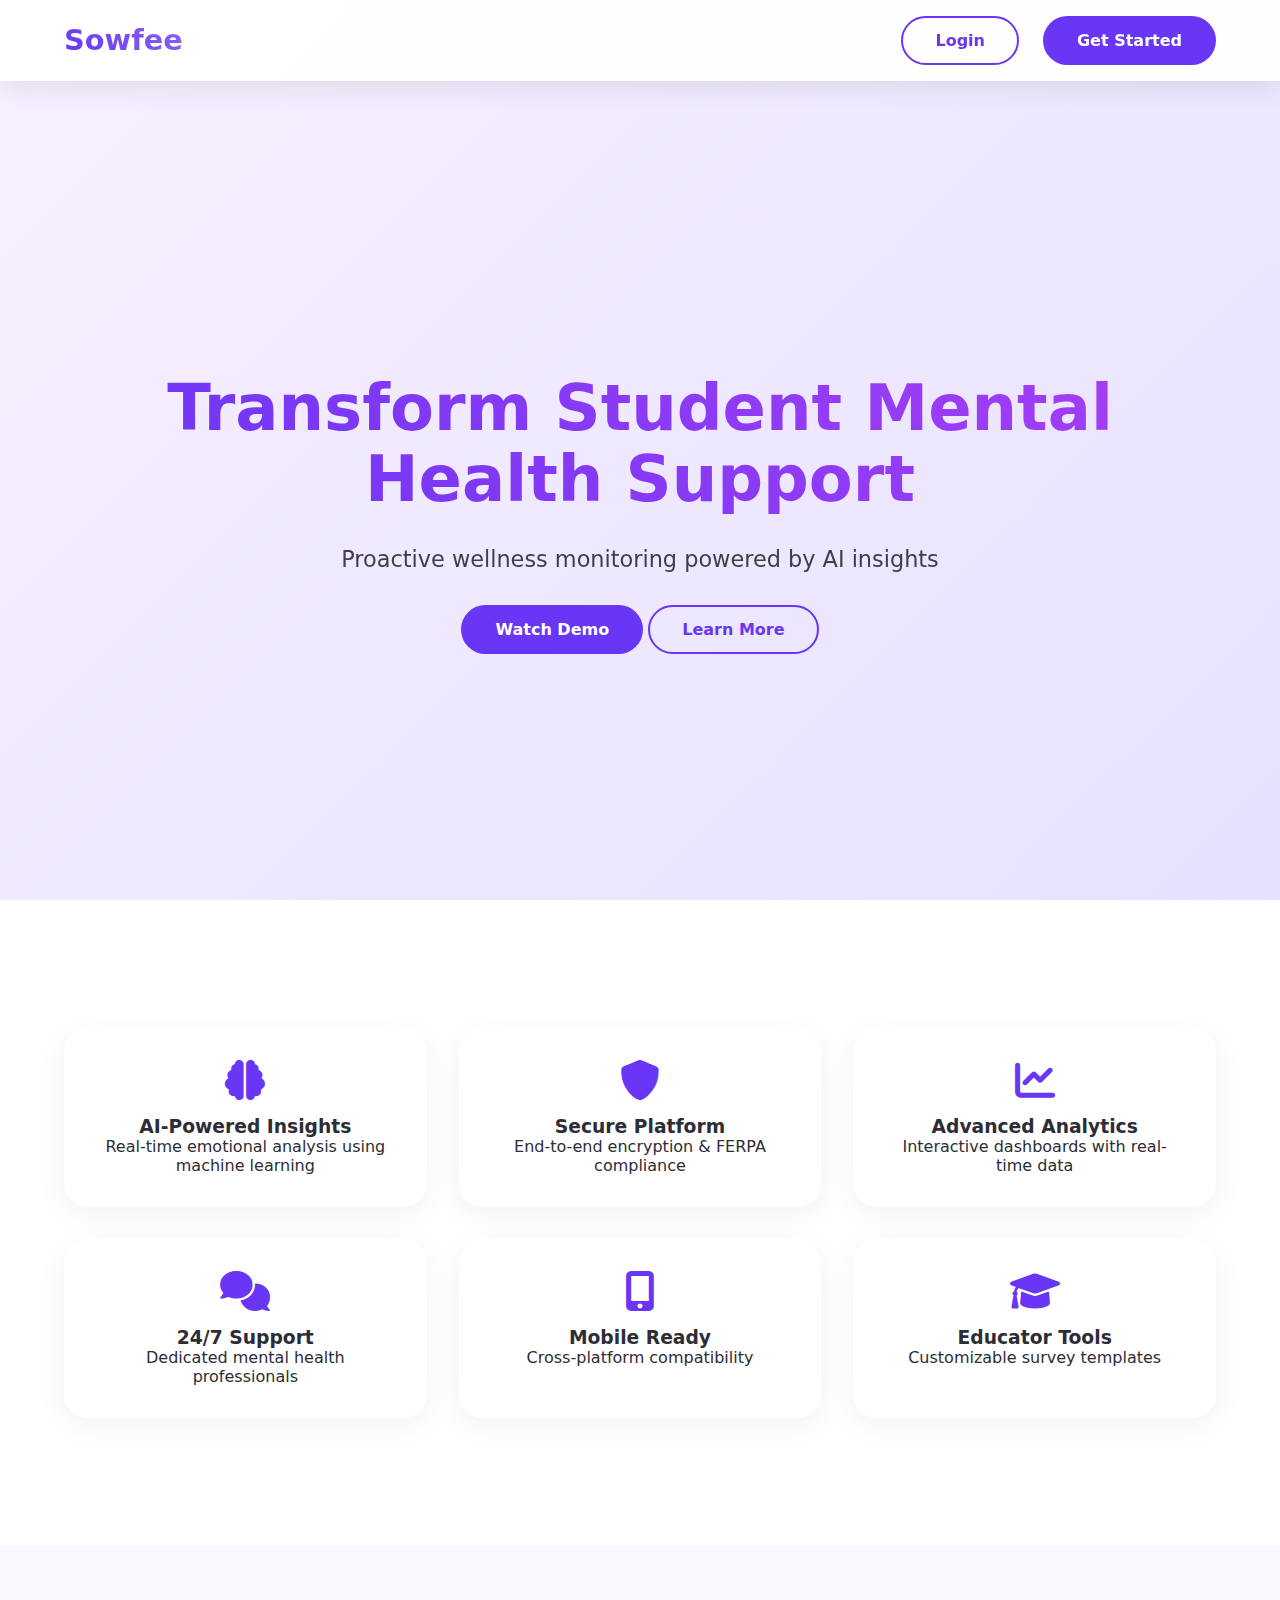
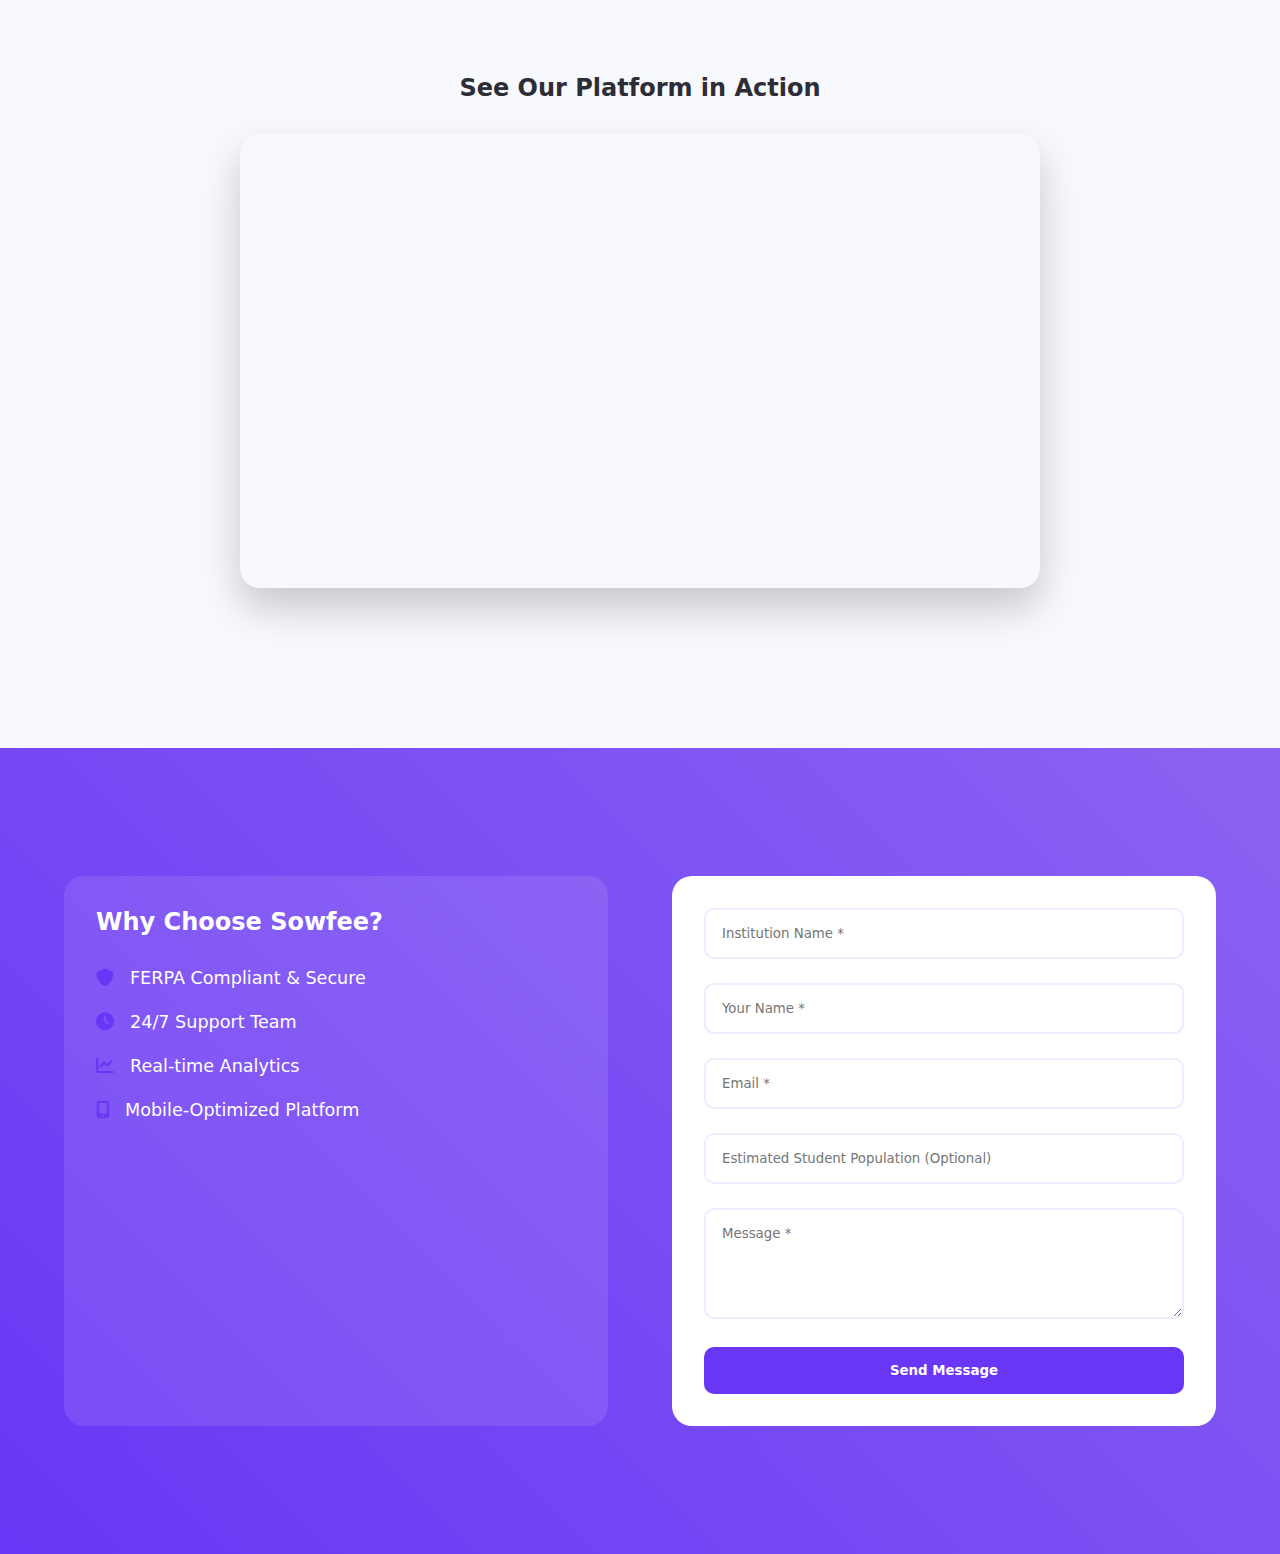
==== commit f79cda10: "Update index.html" ====
--- a/index.html
+++ b/index.html
@@ -27,7 +27,7 @@
             overflow-x: hidden;
         }
 
-        /* Modern Glassmorphism Header */
+        /* Header */
         header {
             position: fixed;
             width: 100%;
@@ -56,15 +56,6 @@
             align-items: center;
         }
 
-        .nav-link {
-            text-decoration: none;
-            color: var(--text);
-            font-weight: 500;
-            padding: 0.5rem 1rem;
-            border-radius: 2rem;
-            transition: all 0.3s cubic-bezier(0.4, 0, 0.2, 1);
-        }
-
         .cta-button {
             background: var(--primary);
             color: white;
@@ -73,9 +64,16 @@
             text-decoration: none;
             font-weight: 600;
             transition: transform 0.3s, box-shadow 0.3s;
-        }
-
-        /* Enhanced Hero Section */
+            border: 2px solid transparent;
+        }
+
+        .cta-button.outline {
+            background: transparent;
+            color: var(--primary);
+            border-color: var(--primary);
+        }
+
+        /* Hero Section */
         .hero {
             padding: 15rem 5% 8rem;
             min-height: 100vh;
@@ -87,8 +85,6 @@
         }
 
         .hero-content {
-            position: relative;
-            z-index: 1;
             max-width: 1200px;
             margin: 0 auto;
             text-align: center;
@@ -112,7 +108,7 @@
             opacity: 0.9;
         }
 
-        /* Feature Blocks */
+        /* Features Section */
         .features {
             padding: 8rem 5%;
             background: white;
@@ -146,7 +142,7 @@
         }
 
         /* Demo Section */
-        .demo-section {
+        #demo {
             padding: 8rem 5%;
             text-align: center;
             background: var(--secondary);
@@ -161,7 +157,7 @@
             box-shadow: 0 20px 40px rgba(0,0,0,0.2);
         }
 
-        /* Enhanced Contact Section */
+        /* Contact Section */
         .contact-section {
             padding: 8rem 5%;
             background: linear-gradient(45deg, var(--primary), #8a63f2);
@@ -177,59 +173,47 @@
         }
 
         .contact-info {
-            padding-right: 2rem;
-        }
-
-        .contact-info h2 {
-            margin-bottom: 1.5rem;
-        }
-
-        .contact-details {
-            display: flex;
-            flex-direction: column;
-            gap: 1.5rem;
-        }
-
-        .contact-details div {
+            padding: 2rem;
+            background: rgba(255,255,255,0.1);
+            border-radius: 20px;
+        }
+
+        .benefits-list {
+            list-style: none;
+            margin-top: 2rem;
+        }
+
+        .benefits-list li {
             display: flex;
             align-items: center;
             gap: 1rem;
+            margin-bottom: 1.5rem;
+            font-size: 1.1rem;
         }
 
         .contact-form {
-            background: var(--glass);
+            background: white;
             padding: 2rem;
             border-radius: 20px;
-            backdrop-filter: blur(10px);
+            color: var(--text);
         }
 
         .form-group {
             margin-bottom: 1.5rem;
         }
 
-        input, textarea, select {
+        input, textarea {
             width: 100%;
             padding: 1rem;
-            border: 2px solid rgba(255,255,255,0.3);
+            border: 2px solid rgba(105, 54, 245, 0.1);
             border-radius: 10px;
-            background: rgba(255,255,255,0.1);
+            background: white;
+            color: var(--text);
+        }
+
+        button[type="submit"] {
+            background: var(--primary);
             color: white;
-            transition: all 0.3s ease;
-        }
-
-        input::placeholder, textarea::placeholder {
-            color: rgba(255,255,255,0.7);
-        }
-
-        input:focus, textarea:focus, select:focus {
-            border-color: white;
-            background: rgba(255,255,255,0.2);
-            outline: none;
-        }
-
-        button[type="submit"] {
-            background: white;
-            color: var(--primary);
             padding: 1rem 2rem;
             border: none;
             border-radius: 10px;
@@ -239,11 +223,7 @@
             transition: all 0.3s ease;
         }
 
-        button[type="submit"]:hover {
-            transform: translateY(-2px);
-            box-shadow: 0 5px 15px rgba(0,0,0,0.2);
-        }
-
+        /* Animations */
         @keyframes slideUp {
             from {
                 transform: translateY(50px);
@@ -255,7 +235,21 @@
             }
         }
 
+        /* Mobile Responsive */
         @media (max-width: 768px) {
+            header {
+                padding: 1rem;
+            }
+            
+            .nav-auth {
+                gap: 0.8rem;
+            }
+            
+            .cta-button {
+                padding: 0.6rem 1.2rem;
+                font-size: 0.9rem;
+            }
+            
             .hero h1 {
                 font-size: 2.5rem;
             }
@@ -274,7 +268,7 @@
     <header>
         <div class="logo">Sowfee</div>
         <nav class="nav-auth">
-            <a href="#login" class="nav-link">Login</a>
+            <a href="#login" class="cta-button outline">Login</a>
             <a href="#signup" class="cta-button">Get Started</a>
         </nav>
     </header>
@@ -285,7 +279,7 @@
             <p class="subheading">Proactive wellness monitoring powered by AI insights</p>
             <div class="cta-group">
                 <a href="#demo" class="cta-button">Watch Demo</a>
-                <a href="#contact" class="cta-button">Get Started</a>
+                <a href="#contact" class="cta-button outline">Learn More</a>
             </div>
         </div>
     </section>
@@ -325,7 +319,7 @@
         </div>
     </section>
 
-    <section class="demo-section">
+    <section id="demo">
         <h2>See Our Platform in Action</h2>
         <div class="video-container">
             <iframe width="100%" height="450" src="https://www.youtube.com/embed/your-video-id" 
@@ -337,21 +331,25 @@
     <section class="contact-section">
         <div class="contact-grid">
             <div class="contact-info">
-                <h2>Start Your Wellness Journey</h2>
-                <div class="contact-details">
-                    <div>
-                        <i class="fas fa-map-marker-alt"></i>
-                        <p>123 Wellness Street<br>Education City, EC 12345</p>
-                    </div>
-                    <div>
-                        <i class="fas fa-phone"></i>
-                        <p>+1 (555) 123-4567</p>
-                    </div>
-                    <div>
-                        <i class="fas fa-envelope"></i>
-                        <p>support@sowfeehealth.com</p>
-                    </div>
-                </div>
+                <h2>Why Choose Sowfee?</h2>
+                <ul class="benefits-list">
+                    <li>
+                        <i class="fas fa-shield-alt" style="color: var(--primary);"></i>
+                        <span>FERPA Compliant & Secure</span>
+                    </li>
+                    <li>
+                        <i class="fas fa-clock" style="color: var(--primary);"></i>
+                        <span>24/7 Support Team</span>
+                    </li>
+                    <li>
+                        <i class="fas fa-chart-line" style="color: var(--primary);"></i>
+                        <span>Real-time Analytics</span>
+                    </li>
+                    <li>
+                        <i class="fas fa-mobile-alt" style="color: var(--primary);"></i>
+                        <span>Mobile-Optimized Platform</span>
+                    </li>
+                </ul>
             </div>
             <form class="contact-form">
                 <div class="form-group">
@@ -375,14 +373,18 @@
     </section>
 
     <script>
-        // Smooth Scroll
-        document.querySelectorAll('a[href^="#"]').forEach(anchor => {
-            anchor.addEventListener('click', function (e) {
+        // Smooth Scroll to Demo
+        document.querySelectorAll('a[href="#demo"]').forEach(anchor => {
+            anchor.addEventListener('click', function(e) {
                 e.preventDefault();
-                const target = document.querySelector(this.getAttribute('href'));
-                target.scrollIntoView({
-                    behavior: 'smooth',
-                    block: 'start'
+                const demoSection = document.querySelector('#demo');
+                const headerOffset = 100;
+                const elementPosition = demoSection.getBoundingClientRect().top;
+                const offsetPosition = elementPosition + window.pageYOffset - headerOffset;
+
+                window.scrollTo({
+                    top: offsetPosition,
+                    behavior: 'smooth'
                 });
             });
         });
